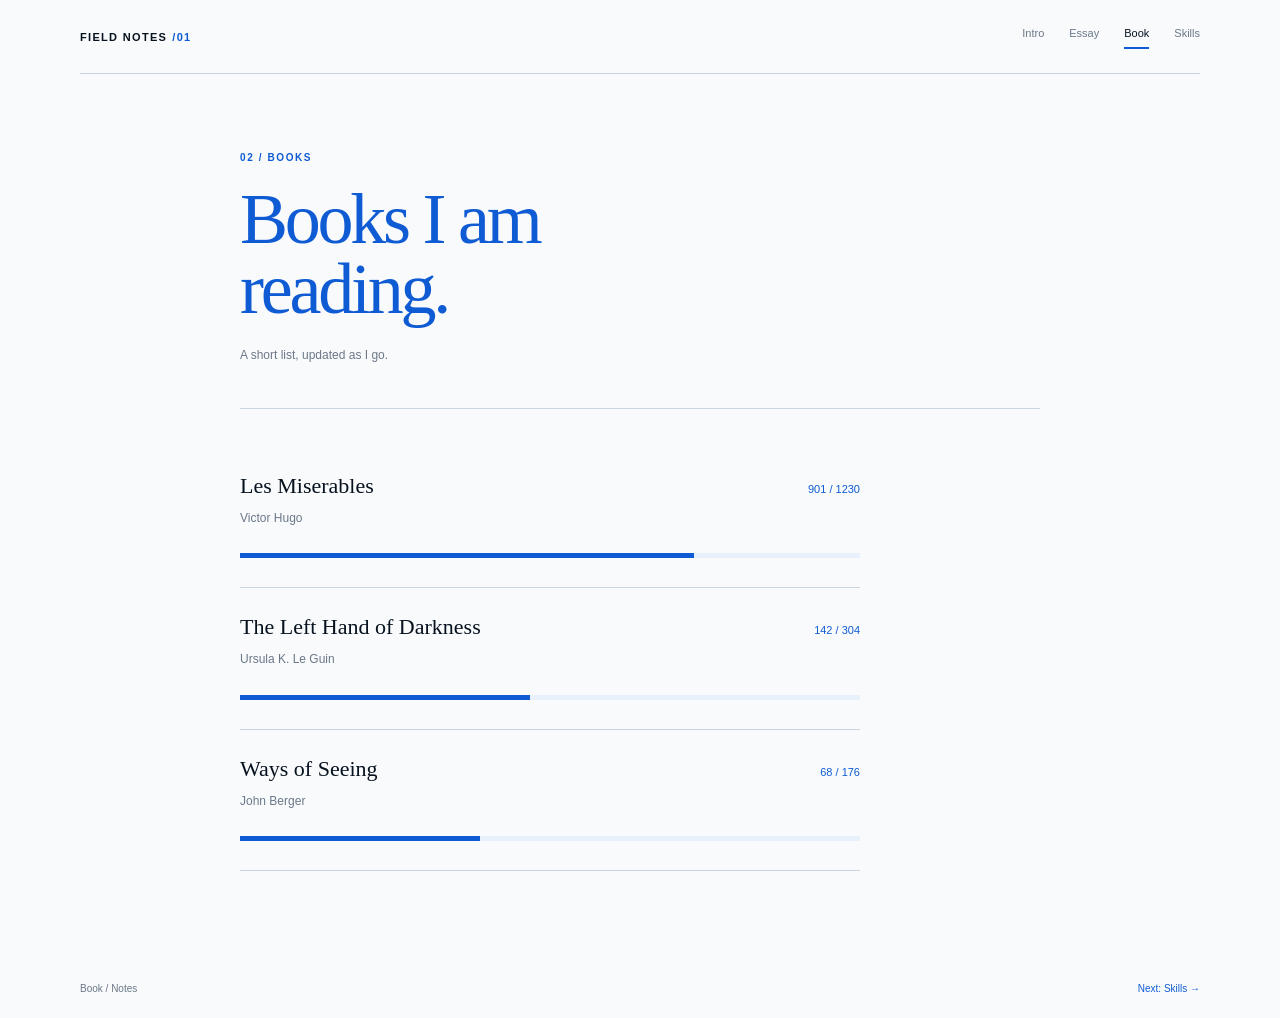
==== book.html @ 9604c24c "new website" ====
<!doctype html>
<html lang="en">
<head>
  <meta charset="utf-8">
  <meta name="viewport" content="width=device-width, initial-scale=1">
  <title>Field Notes | Book</title>
  <link rel="stylesheet" href="styles.css">
</head>
<body>
  <header class="site-header">
    <a class="site-mark" href="index.html">FIELD NOTES<span>/01</span></a>
    <nav aria-label="Primary navigation">
      <a href="index.html">Intro</a>
      <a href="essay.html">Essay</a>
      <a class="active" href="book.html">Book</a>
      <a href="skills.html">Skills</a>
    </nav>
  </header>

  <main class="page reading-page book-page">
    <p class="eyebrow">02 / Books</p>
    <h1><em>Books I am<br>reading.</em></h1>
    <p class="meta">A short list, updated as I go.</p>
    <div class="rule"></div>
    <section class="reading-list" aria-label="Books in progress">
      <div class="book-entry"><div class="book-line"><h2>Les Miserables</h2><span>901 / 1230</span></div><p>Victor Hugo</p><progress value="901" max="1230">73%</progress></div>
      <div class="book-entry"><div class="book-line"><h2>The Left Hand of Darkness</h2><span>142 / 304</span></div><p>Ursula K. Le Guin</p><progress value="142" max="304">47%</progress></div>
      <div class="book-entry"><div class="book-line"><h2>Ways of Seeing</h2><span>68 / 176</span></div><p>John Berger</p><progress value="68" max="176">39%</progress></div>
    </section>
  </main>

  <footer class="site-footer"><span>Book / Notes</span><a href="skills.html">Next: Skills →</a></footer>
</body>
</html>
---- styles.css ----
:root {
  --ink: #07121f;
  --blue: #0f5bd3;
  --pale-blue: #e8f0fc;
  --white: #f8fafc;
  --muted: #6c7888;
  --line: #cbd5e1;
}

* { box-sizing: border-box; }

html { min-height: 100%; background: var(--white); }

body {
  min-height: 100vh;
  margin: 0;
  display: flex;
  flex-direction: column;
  color: var(--ink);
  background: var(--white);
  font-family: "Trebuchet MS", "Segoe UI", sans-serif;
  font-size: 13px;
  line-height: 1.65;
}

a { color: inherit; text-decoration: none; }
a:hover { color: var(--blue); }

.site-header, .site-footer {
  width: min(100% - 48px, 1120px);
  margin: 0 auto;
  display: flex;
  align-items: center;
  justify-content: space-between;
}

.site-header { padding: 24px 0; border-bottom: 1px solid var(--line); }
.site-mark { font-size: 11px; font-weight: 700; letter-spacing: .12em; }
.site-mark span { color: var(--blue); margin-left: 5px; }
nav { display: flex; gap: 25px; font-size: 11px; }
nav a { color: var(--muted); }
nav a.active, nav a:hover { color: var(--ink); }
nav a.active { border-bottom: 2px solid var(--blue); padding-bottom: 5px; }

.page { width: min(100% - 48px, 800px); margin: 0 auto; flex: 1; }
.intro-page { padding: 105px 0 80px; }
.reading-page, .skills-page { padding: 76px 0 90px; }

.eyebrow, .label { margin: 0 0 17px; color: var(--blue); font-size: 10px; font-weight: 700; letter-spacing: .16em; text-transform: uppercase; }
h1 { margin: 0; color: var(--ink); font-family: Georgia, serif; font-size: clamp(42px, 7vw, 72px); font-weight: 400; letter-spacing: -.045em; line-height: .98; }
h1 em { color: var(--blue); font-style: normal; }
.lede { max-width: 390px; margin: 30px 0 82px; color: var(--muted); font-size: 15px; line-height: 1.7; }
.intro-grid { display: grid; grid-template-columns: 1.35fr 1fr; gap: 80px; padding-top: 22px; border-top: 1px solid var(--line); }
.feature-link { display: block; color: var(--blue); font-family: Georgia, serif; font-size: 24px; }
.feature-link span { font-family: sans-serif; font-size: 16px; }
.muted { max-width: 270px; margin-top: 11px; color: var(--muted); font-size: 12px; }
.index-list { display: flex; flex-direction: column; gap: 9px; }
.index-list a { display: flex; gap: 18px; border-bottom: 1px solid var(--line); padding: 7px 0; font-size: 13px; }
.index-list a span { color: var(--blue); font-size: 10px; }

.meta { margin: 21px 0 42px; color: var(--muted); font-size: 12px; }
.rule { height: 1px; background: var(--line); margin-bottom: 38px; }
.essay { max-width: 570px; font-family: Georgia, serif; font-size: 16px; line-height: 1.85; }
.essay p { margin: 0 0 24px; }
.dropcap:first-letter { float: left; margin: 8px 8px 0 0; color: var(--blue); font-family: Georgia, serif; font-size: 57px; line-height: .7; }
blockquote { margin: 35px 0; padding: 15px 0 15px 22px; border-left: 2px solid var(--blue); color: var(--blue); font-size: 20px; line-height: 1.35; }

.reading-list { max-width: 620px; }
.book-entry { padding: 21px 0 25px; border-bottom: 1px solid var(--line); }
.book-line { display: flex; justify-content: space-between; align-items: baseline; gap: 16px; }
.book-line span { color: var(--blue); font-size: 11px; white-space: nowrap; }
.book-entry p { margin: 0 0 12px; color: var(--muted); font-size: 12px; }
progress { width: 100%; height: 5px; border: 0; appearance: none; }
progress::-webkit-progress-bar { background: var(--pale-blue); }
progress::-webkit-progress-value { background: var(--blue); }
progress::-moz-progress-bar { background: var(--blue); }
h2 { margin: 0 0 5px; font-family: Georgia, serif; font-size: 22px; font-weight: 400; }
.skills-page h1 { margin-bottom: 42px; }
.skill-list { max-width: 520px; margin: 0; padding: 22px 0 22px 20px; border-top: 1px solid var(--line); border-bottom: 1px solid var(--line); color: var(--blue); }
.skill-list li { padding: 9px 0; color: var(--ink); font-family: Georgia, serif; font-size: 19px; }
.skill-list li::marker { color: var(--blue); }
.site-footer { padding: 20px 0; color: var(--muted); font-size: 10px; }
.site-footer a { color: var(--blue); }

@media (max-width: 620px) {
  .site-header, .site-footer, .page { width: min(100% - 32px, 800px); }
  .site-header { align-items: flex-start; gap: 20px; }
  nav { gap: 14px; flex-wrap: wrap; justify-content: flex-end; }
  .intro-page { padding-top: 72px; }
  .reading-page, .skills-page { padding-top: 54px; }
  .lede { margin-bottom: 58px; }
  .intro-grid { grid-template-columns: 1fr; gap: 38px; }
  .skills-page h1 { margin-bottom: 48px; }
}
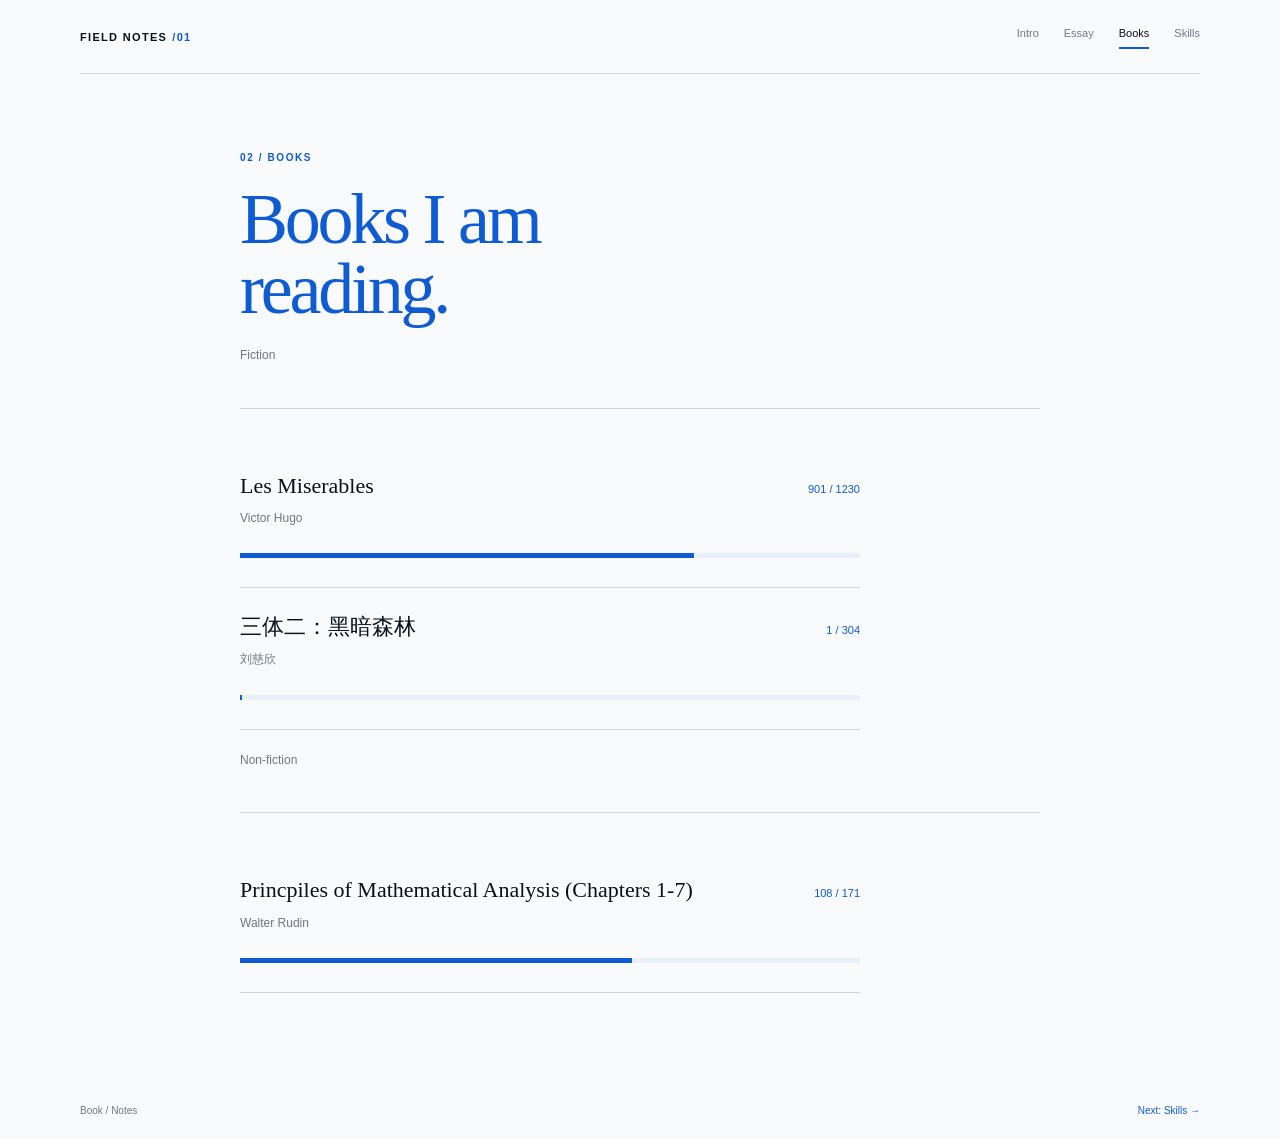
==== commit f0d7d35a: "adding personal information" ====
--- a/book.html
+++ b/book.html
@@ -12,7 +12,7 @@
     <nav aria-label="Primary navigation">
       <a href="index.html">Intro</a>
       <a href="essay.html">Essay</a>
-      <a class="active" href="book.html">Book</a>
+      <a class="active" href="book.html">Books</a>
       <a href="skills.html">Skills</a>
     </nav>
   </header>
@@ -20,12 +20,16 @@
   <main class="page reading-page book-page">
     <p class="eyebrow">02 / Books</p>
     <h1><em>Books I am<br>reading.</em></h1>
-    <p class="meta">A short list, updated as I go.</p>
+    <p class="meta">Fiction</p>
     <div class="rule"></div>
     <section class="reading-list" aria-label="Books in progress">
       <div class="book-entry"><div class="book-line"><h2>Les Miserables</h2><span>901 / 1230</span></div><p>Victor Hugo</p><progress value="901" max="1230">73%</progress></div>
-      <div class="book-entry"><div class="book-line"><h2>The Left Hand of Darkness</h2><span>142 / 304</span></div><p>Ursula K. Le Guin</p><progress value="142" max="304">47%</progress></div>
-      <div class="book-entry"><div class="book-line"><h2>Ways of Seeing</h2><span>68 / 176</span></div><p>John Berger</p><progress value="68" max="176">39%</progress></div>
+      <div class="book-entry"><div class="book-line"><h2>三体二：黑暗森林</h2><span>1 / 304</span></div><p>刘慈欣</p><progress value="1" max="304">0.33%</progress></div>
+    </section>
+    <p class="meta">Non-fiction</p>
+    <div class="rule"></div>
+    <section class="reading-list" aria-label="Books in progress">
+      <div class="book-entry"><div class="book-line"><h2>Princpiles of Mathematical Analysis (Chapters 1-7)</h2><span>108 / 171</span></div><p>Walter Rudin</p><progress value="108" max="171">63%</progress></div>
     </section>
   </main>
 
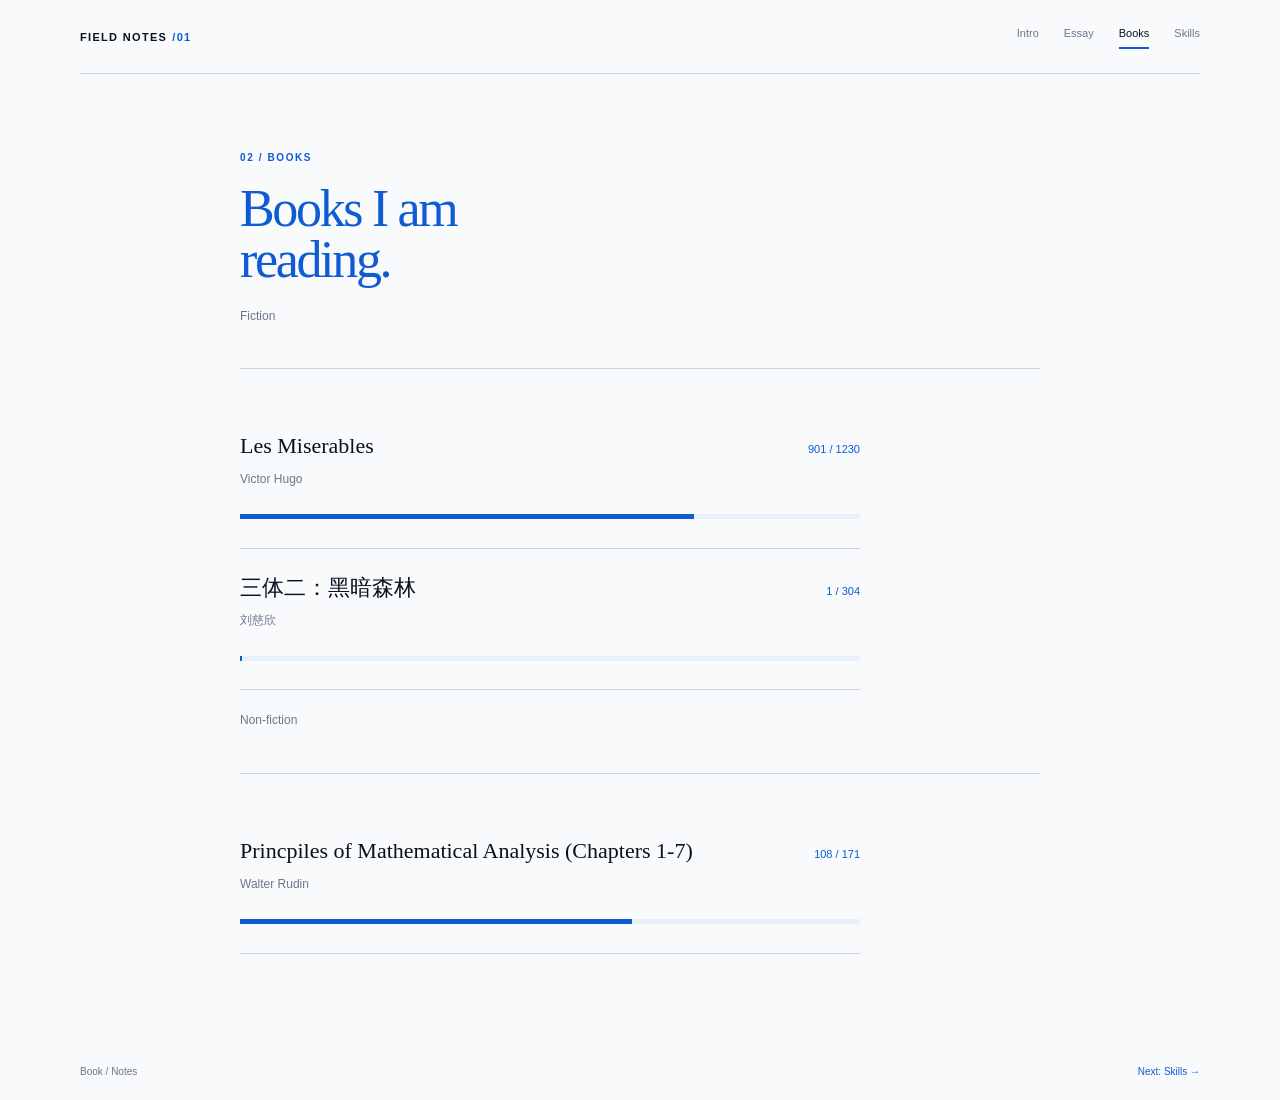
==== commit 32dfbe8d: "adding stuff" ====
--- a/book.html
+++ b/book.html
@@ -3,7 +3,7 @@
 <head>
   <meta charset="utf-8">
   <meta name="viewport" content="width=device-width, initial-scale=1">
-  <title>Field Notes | Book</title>
+  <title>Richard Joshi | Books</title>
   <link rel="stylesheet" href="styles.css">
 </head>
 <body>
--- a/styles.css
+++ b/styles.css
@@ -47,9 +47,11 @@
 .reading-page, .skills-page { padding: 76px 0 90px; }
 
 .eyebrow, .label { margin: 0 0 17px; color: var(--blue); font-size: 10px; font-weight: 700; letter-spacing: .16em; text-transform: uppercase; }
-h1 { margin: 0; color: var(--ink); font-family: Georgia, serif; font-size: clamp(42px, 7vw, 72px); font-weight: 400; letter-spacing: -.045em; line-height: .98; }
+h1 { margin: 0; color: var(--ink); font-family: Georgia, serif; font-size: clamp(32px, 5vw, 52px); font-weight: 400; letter-spacing: -.045em; line-height: .98; }
 h1 em { color: var(--blue); font-style: normal; }
-.lede { max-width: 390px; margin: 30px 0 82px; color: var(--muted); font-size: 15px; line-height: 1.7; }
+.lede { max-width: 390px; margin: 0; color: var(--muted); font-size: 15px; line-height: 1.7; }
+.intro-header { display: flex; align-items: flex-start; justify-content: space-between; gap: 24px; margin: 30px 0 82px; }
+.self-photo { width: 160px; height: 200px; object-fit: cover; border-radius: 8px; border: 1px solid var(--line); background: var(--pale-blue); }
 .intro-grid { display: grid; grid-template-columns: 1.35fr 1fr; gap: 80px; padding-top: 22px; border-top: 1px solid var(--line); }
 .feature-link { display: block; color: var(--blue); font-family: Georgia, serif; font-size: 24px; }
 .feature-link span { font-family: sans-serif; font-size: 16px; }
@@ -64,6 +66,9 @@
 .essay p { margin: 0 0 24px; }
 .dropcap:first-letter { float: left; margin: 8px 8px 0 0; color: var(--blue); font-family: Georgia, serif; font-size: 57px; line-height: .7; }
 blockquote { margin: 35px 0; padding: 15px 0 15px 22px; border-left: 2px solid var(--blue); color: var(--blue); font-size: 20px; line-height: 1.35; }
+.pdf-list { list-style: none; padding: 0; margin: 0; display: flex; flex-direction: column; gap: 16px; }
+.pdf-list a { display: inline-block; color: var(--blue); font-family: Georgia, serif; font-size: 22px; }
+.pdf-list a:hover { text-decoration: underline; }
 
 .reading-list { max-width: 620px; }
 .book-entry { padding: 21px 0 25px; border-bottom: 1px solid var(--line); }
@@ -88,7 +93,8 @@
   nav { gap: 14px; flex-wrap: wrap; justify-content: flex-end; }
   .intro-page { padding-top: 72px; }
   .reading-page, .skills-page { padding-top: 54px; }
-  .lede { margin-bottom: 58px; }
+  .intro-header { flex-direction: column; align-items: flex-start; margin-bottom: 58px; }
+  .self-photo { width: 120px; height: 150px; }
   .intro-grid { grid-template-columns: 1fr; gap: 38px; }
   .skills-page h1 { margin-bottom: 48px; }
 }
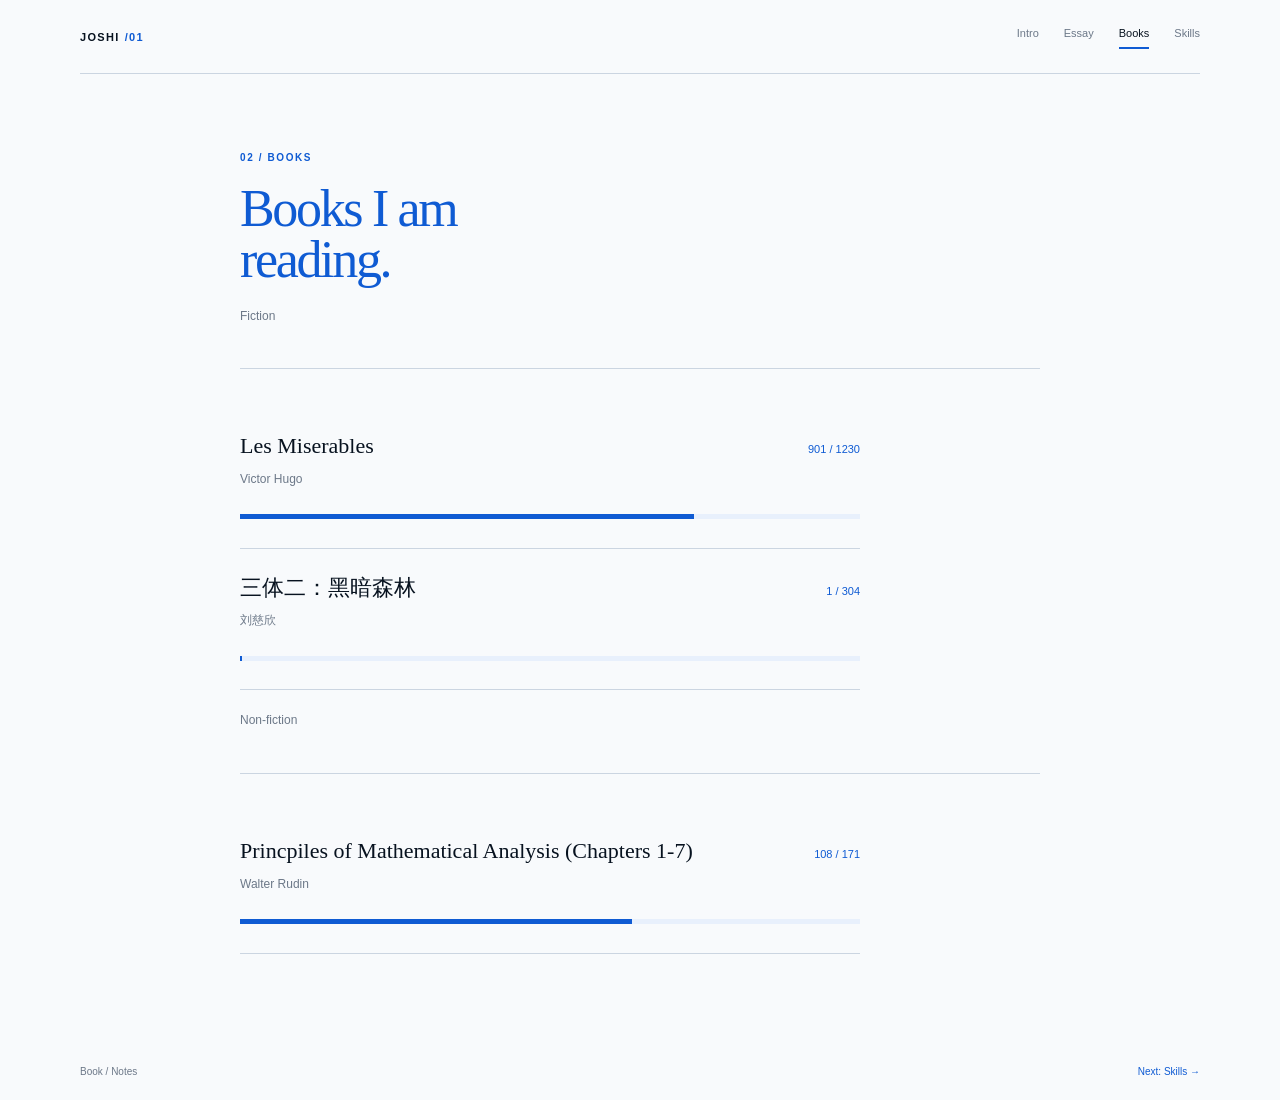
==== commit e870b94c: "changes to styling" ====
--- a/book.html
+++ b/book.html
@@ -8,7 +8,7 @@
 </head>
 <body>
   <header class="site-header">
-    <a class="site-mark" href="index.html">FIELD NOTES<span>/01</span></a>
+    <a class="site-mark" href="index.html">JOSHI<span>/01</span></a>
     <nav aria-label="Primary navigation">
       <a href="index.html">Intro</a>
       <a href="essay.html">Essay</a>
--- a/styles.css
+++ b/styles.css
@@ -62,11 +62,14 @@
 
 .meta { margin: 21px 0 42px; color: var(--muted); font-size: 12px; }
 .rule { height: 1px; background: var(--line); margin-bottom: 38px; }
-.essay { max-width: 570px; font-family: Georgia, serif; font-size: 16px; line-height: 1.85; }
+.essay-section { margin-bottom: 48px; }
+.essay-block { max-width: 570px; font-family: Georgia, serif; font-size: 16px; line-height: 1.85; }
+.essay-intro { margin: 0 0 16px; color: var(--ink); }
 .essay p { margin: 0 0 24px; }
 .dropcap:first-letter { float: left; margin: 8px 8px 0 0; color: var(--blue); font-family: Georgia, serif; font-size: 57px; line-height: .7; }
 blockquote { margin: 35px 0; padding: 15px 0 15px 22px; border-left: 2px solid var(--blue); color: var(--blue); font-size: 20px; line-height: 1.35; }
 .pdf-list { list-style: none; padding: 0; margin: 0; display: flex; flex-direction: column; gap: 16px; }
+.pdf-list li { padding-top: 4px; }
 .pdf-list a { display: inline-block; color: var(--blue); font-family: Georgia, serif; font-size: 22px; }
 .pdf-list a:hover { text-decoration: underline; }
 
